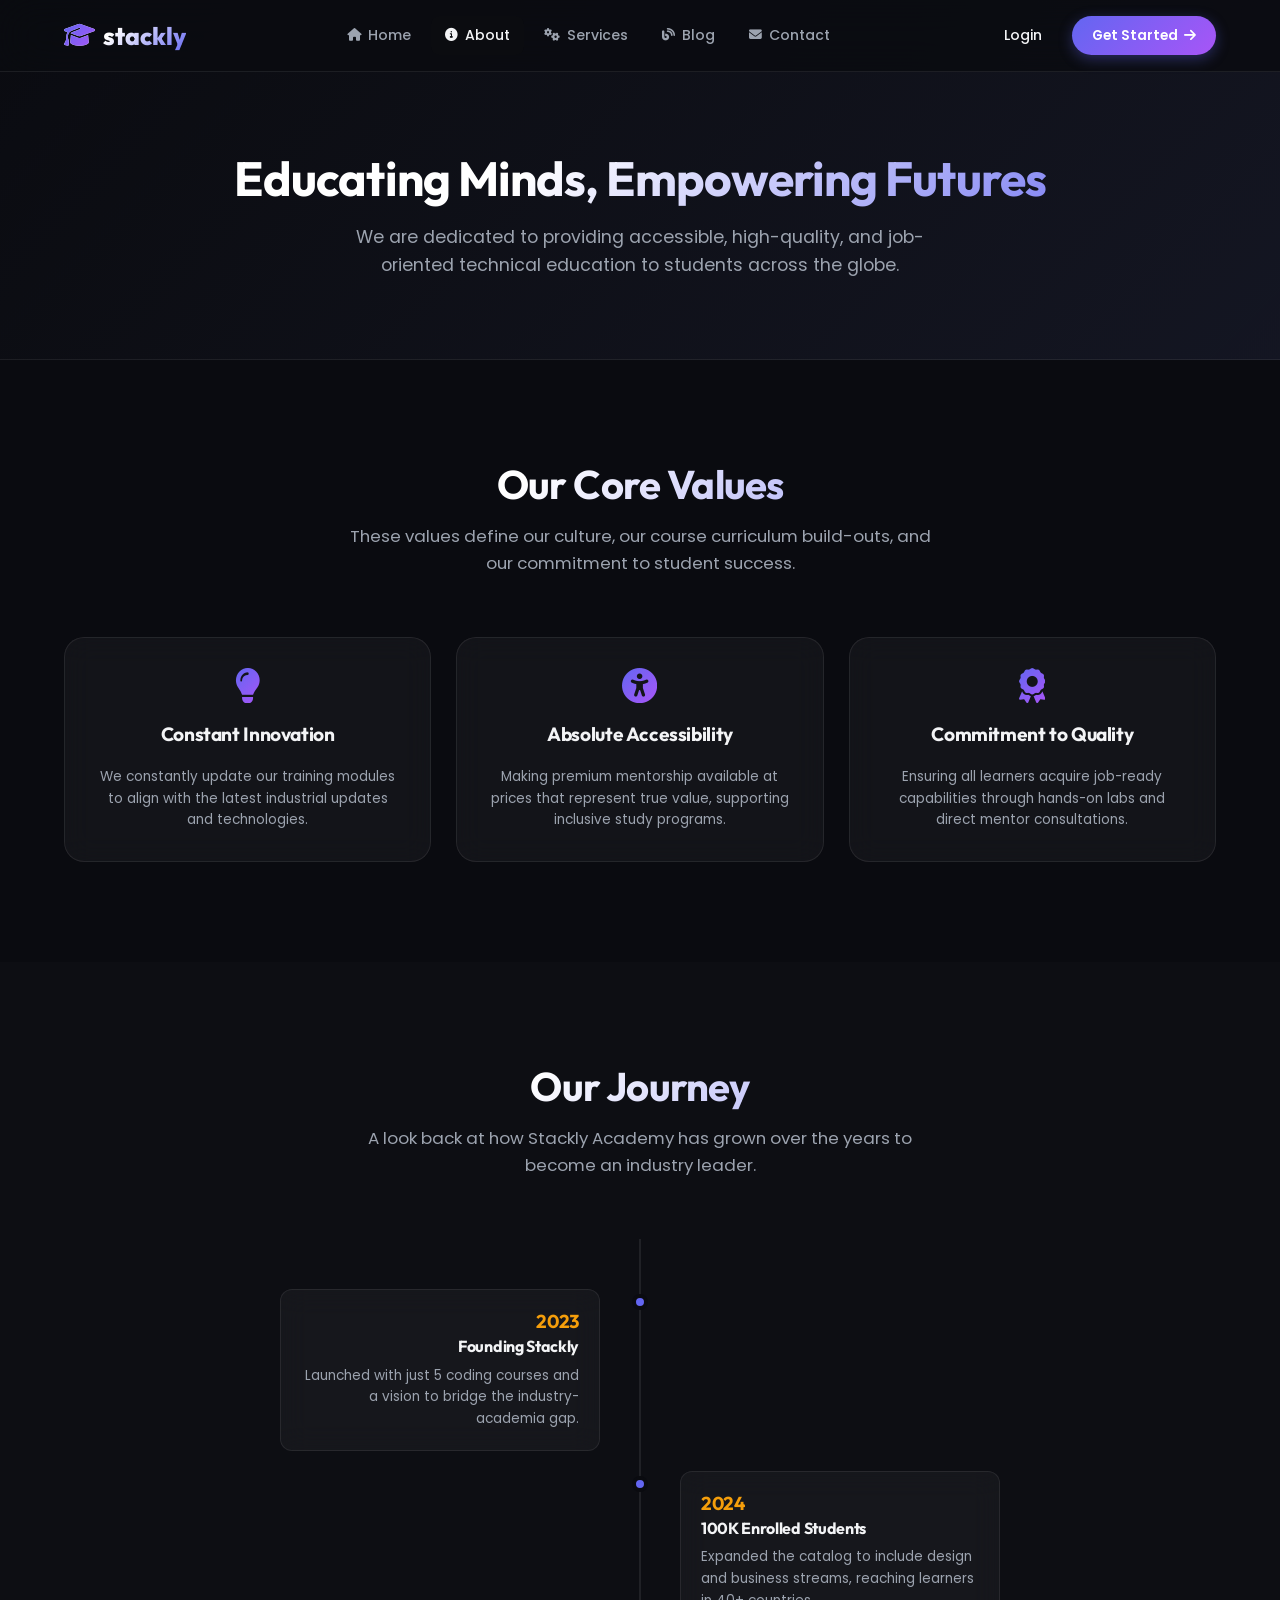
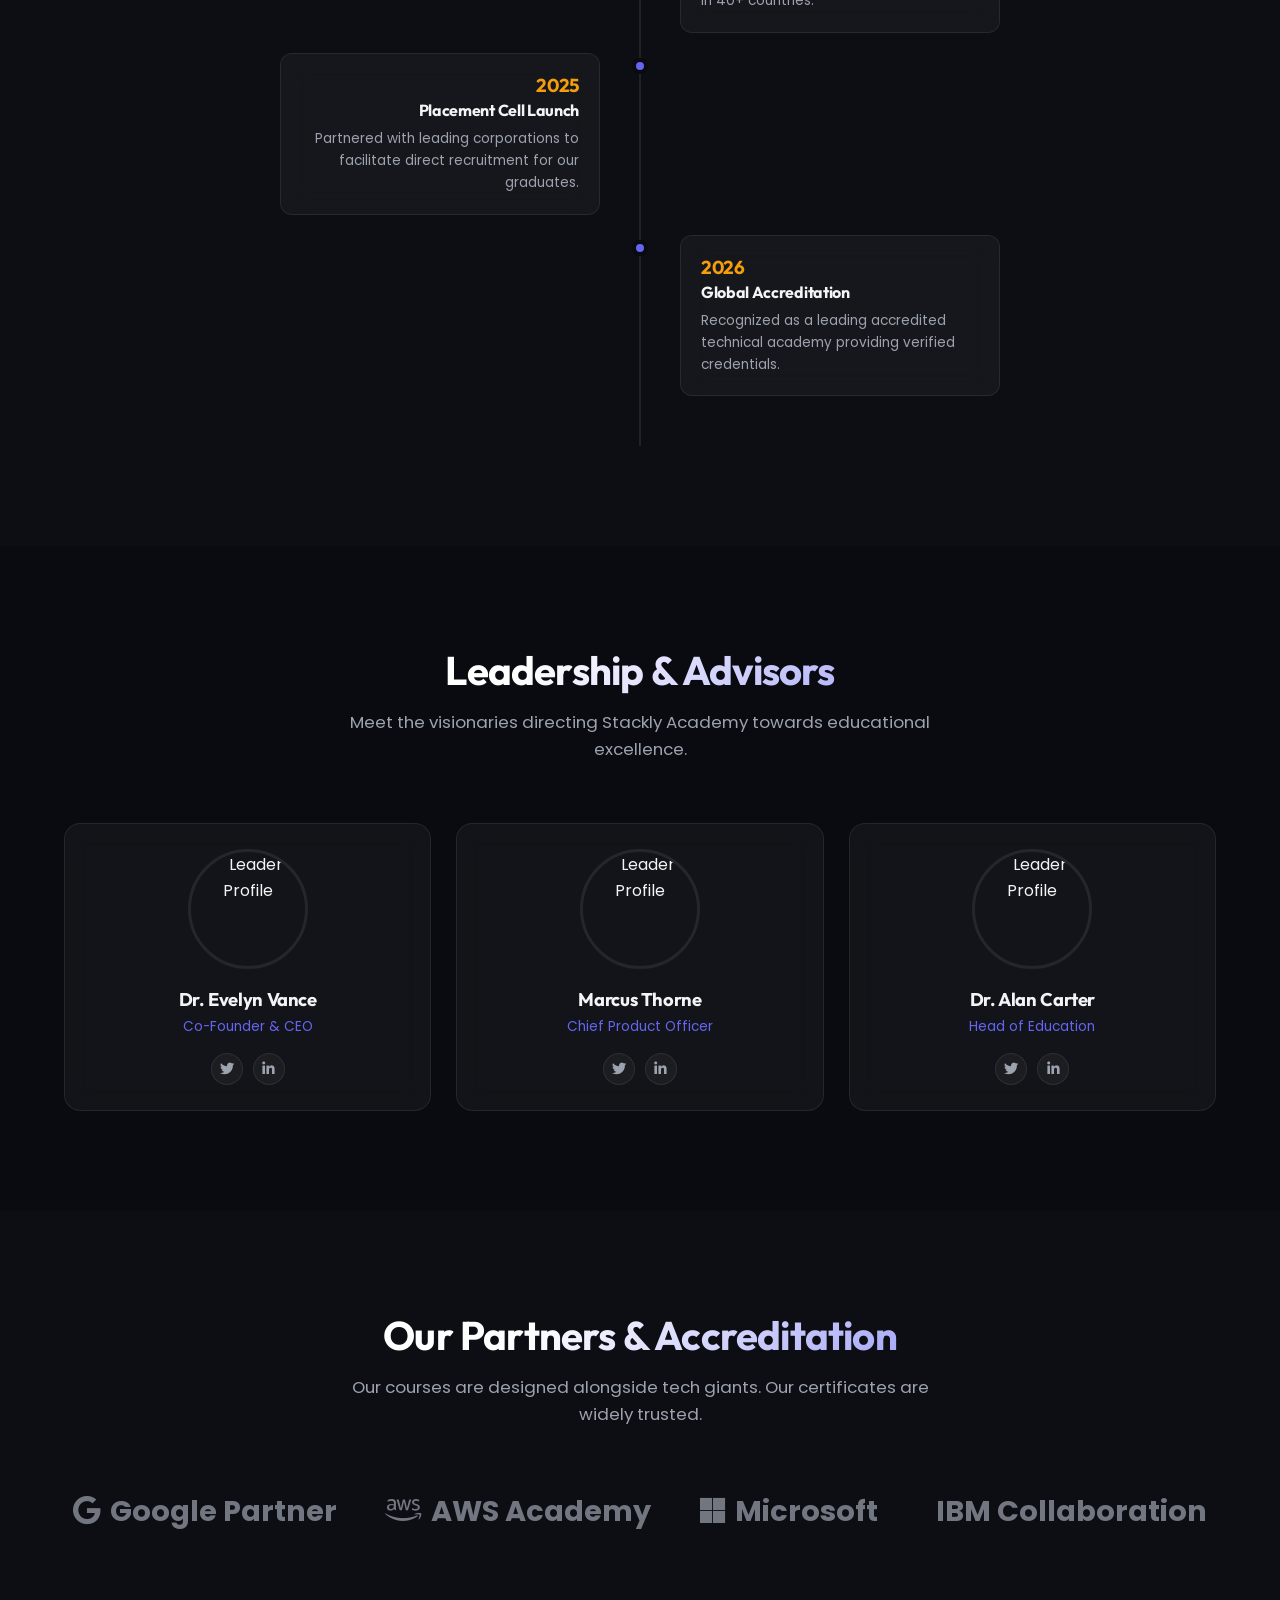
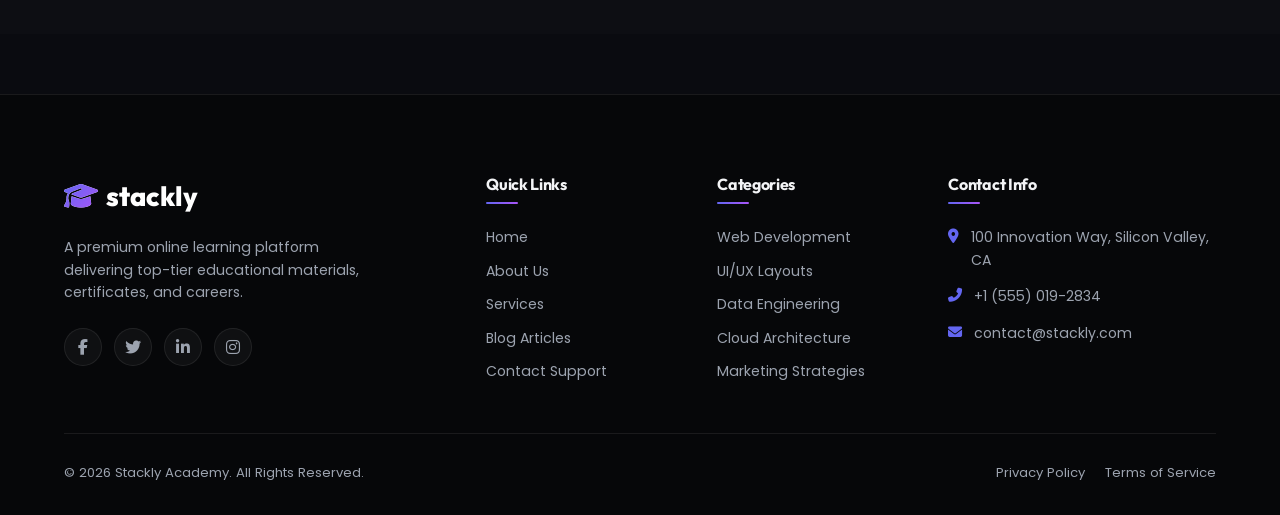
==== about.html @ f4b75791 "hi" ====
<!DOCTYPE html>
<html lang="en">
<head>
    <meta charset="UTF-8">
    <meta name="viewport" content="width=device-width, initial-scale=1.0">
    <title>About Us | Stackly Academy</title>
    <link rel="stylesheet" href="https://cdnjs.cloudflare.com/ajax/libs/font-awesome/6.5.2/css/all.min.css">
    <link rel="stylesheet" href="common.css">
    <link rel="stylesheet" href="style.css">
    <style>
        .page-hero {
            background: linear-gradient(135deg, rgba(10, 11, 16, 0.9) 0%, rgba(20, 22, 35, 0.95) 100%), url('https://images.unsplash.com/photo-1524178232363-1fb2b075b655?q=80&w=1920');
            background-size: cover;
            background-position: center;
            padding: 150px 0 80px;
            text-align: center;
            border-bottom: 1px solid var(--border-color);
        }
        .page-hero h1 {
            font-size: 3rem;
            margin-bottom: 15px;
            background: linear-gradient(135deg, #fff 40%, var(--primary) 100%);
            -webkit-background-clip: text;
            -webkit-text-fill-color: transparent;
        }
        .page-hero p {
            color: var(--text-muted);
            max-width: 600px;
            margin: 0 auto;
            font-size: 1.1rem;
        }
        .timeline {
            position: relative;
            max-width: 800px;
            margin: 0 auto;
            padding: 40px 0;
        }
        .timeline::after {
            content: '';
            position: absolute;
            width: 2px;
            background: var(--border-color);
            top: 0;
            bottom: 0;
            left: 50%;
            margin-left: -1px;
        }
        .timeline-item {
            padding: 10px 40px;
            position: relative;
            background: transparent;
            width: 50%;
        }
        .timeline-item::after {
            content: '';
            position: absolute;
            width: 16px;
            height: 16px;
            right: -8px;
            background-color: var(--primary);
            border: 4px solid var(--bg-dark);
            top: 15px;
            border-radius: 50%;
            z-index: 1;
            transition: var(--transition);
        }
        .timeline-item:hover::after {
            background-color: var(--secondary);
            transform: scale(1.2);
        }
        .left {
            left: 0;
            text-align: right;
        }
        .right {
            left: 50%;
            text-align: left;
        }
        .right::after {
            left: -8px;
        }
        .timeline-content {
            padding: 20px;
            border-radius: 12px;
        }
        .timeline-content h3 {
            color: var(--accent);
            margin-bottom: 5px;
        }
        .partner-logos {
            display: flex;
            justify-content: space-around;
            align-items: center;
            flex-wrap: wrap;
            gap: 30px;
            opacity: 0.7;
        }
        .partner-logo {
            font-size: 1.8rem;
            font-weight: 700;
            color: var(--text-muted);
            display: flex;
            align-items: center;
            gap: 10px;
        }
        @media (max-width: 768px) {
            .timeline::after {
                left: 31px;
            }
            .timeline-item {
                width: 100%;
                padding-left: 70px;
                padding-right: 25px;
                text-align: left;
            }
            .timeline-item::after {
                left: 23px;
            }
            .left {
                left: 0;
            }
            .right {
                left: 0;
            }
        }
    </style>
</head>
<body>

    <!-- Sticky Navigation Bar -->
    <nav class="navbar" id="myNavbar">
        <div class="logo" onclick="window.location.href='index.html'">
            <i class="fas fa-graduation-cap"></i> stackly
        </div>

        <button class="hamburger" aria-label="Toggle Navigation">
            <i class="fas fa-bars"></i>
        </button>

        <ul class="nav-menu">
            <li><a href="index.html" class="nav-link"><i class="fas fa-home"></i> Home</a></li>
            <li><a href="about.html" class="nav-link active"><i class="fas fa-info-circle"></i> About</a></li>
            <li><a href="services.html" class="nav-link"><i class="fas fa-cogs"></i> Services</a></li>
            <li><a href="blog.html" class="nav-link"><i class="fas fa-blog"></i> Blog</a></li>
            <li><a href="contact.html" class="nav-link"><i class="fas fa-envelope"></i> Contact</a></li>
            <div class="nav-actions-mobile">
                <a href="login.html" class="login-btn">Login</a>
                <a href="register.html" class="get-started-btn">Get Started <i class="fas fa-arrow-right"></i></a>
            </div>
        </ul>

        <div class="nav-actions">
            <a href="login.html" class="login-btn">Login</a>
            <a href="register.html" class="get-started-btn">Get Started <i class="fas fa-arrow-right"></i></a>
        </div>
    </nav>

    <!-- SECTION 1: About Hero -->
    <section class="page-hero">
        <div class="container scroll-reveal">
            <h1>Educating Minds, Empowering Futures</h1>
            <p>We are dedicated to providing accessible, high-quality, and job-oriented technical education to students across the globe.</p>
        </div>
    </section>

    <!-- SECTION 2: Core Values -->
    <section class="section-padding">
        <div class="container scroll-reveal">
            <div class="section-header">
                <h2>Our Core Values</h2>
                <p>These values define our culture, our course curriculum build-outs, and our commitment to student success.</p>
            </div>
            <div class="category-grid" style="grid-template-columns: repeat(3, 1fr);">
                <div class="category-card glass-panel">
                    <i class="fas fa-lightbulb"></i>
                    <h3>Constant Innovation</h3>
                    <p style="font-size: 0.85rem; color: var(--text-muted); margin-top: 10px;">We constantly update our training modules to align with the latest industrial updates and technologies.</p>
                </div>
                <div class="category-card glass-panel">
                    <i class="fas fa-universal-access"></i>
                    <h3>Absolute Accessibility</h3>
                    <p style="font-size: 0.85rem; color: var(--text-muted); margin-top: 10px;">Making premium mentorship available at prices that represent true value, supporting inclusive study programs.</p>
                </div>
                <div class="category-card glass-panel">
                    <i class="fas fa-award"></i>
                    <h3>Commitment to Quality</h3>
                    <p style="font-size: 0.85rem; color: var(--text-muted); margin-top: 10px;">Ensuring all learners acquire job-ready capabilities through hands-on labs and direct mentor consultations.</p>
                </div>
            </div>
        </div>
    </section>

    <!-- SECTION 3: Timeline Journey -->
    <section class="section-padding" style="background: rgba(255, 255, 255, 0.01);">
        <div class="container scroll-reveal">
            <div class="section-header">
                <h2>Our Journey</h2>
                <p>A look back at how Stackly Academy has grown over the years to become an industry leader.</p>
            </div>
            <div class="timeline">
                <div class="timeline-item left">
                    <div class="timeline-content glass-panel">
                        <h3>2023</h3>
                        <h4>Founding Stackly</h4>
                        <p style="font-size: 0.85rem; color: var(--text-muted); margin-top: 8px;">Launched with just 5 coding courses and a vision to bridge the industry-academia gap.</p>
                    </div>
                </div>
                <div class="timeline-item right">
                    <div class="timeline-content glass-panel">
                        <h3>2024</h3>
                        <h4>100K Enrolled Students</h4>
                        <p style="font-size: 0.85rem; color: var(--text-muted); margin-top: 8px;">Expanded the catalog to include design and business streams, reaching learners in 40+ countries.</p>
                    </div>
                </div>
                <div class="timeline-item left">
                    <div class="timeline-content glass-panel">
                        <h3>2025</h3>
                        <h4>Placement Cell Launch</h4>
                        <p style="font-size: 0.85rem; color: var(--text-muted); margin-top: 8px;">Partnered with leading corporations to facilitate direct recruitment for our graduates.</p>
                    </div>
                </div>
                <div class="timeline-item right">
                    <div class="timeline-content glass-panel">
                        <h3>2026</h3>
                        <h4>Global Accreditation</h4>
                        <p style="font-size: 0.85rem; color: var(--text-muted); margin-top: 8px;">Recognized as a leading accredited technical academy providing verified credentials.</p>
                    </div>
                </div>
            </div>
        </div>
    </section>

    <!-- SECTION 4: Leadership Team -->
    <section class="section-padding">
        <div class="container scroll-reveal">
            <div class="section-header">
                <h2>Leadership & Advisors</h2>
                <p>Meet the visionaries directing Stackly Academy towards educational excellence.</p>
            </div>
            <div class="mentors-grid" style="grid-template-columns: repeat(3, 1fr);">
                <!-- Leader 1 -->
                <div class="mentor-card glass-panel">
                    <img src="https://images.unsplash.com/photo-1551836022-d5d88e9218df?q=80&w=300" class="mentor-img" alt="Leader Profile">
                    <h3>Dr. Evelyn Vance</h3>
                    <p>Co-Founder & CEO</p>
                    <div class="social-icons">
                        <a href="404.html" class="social-icon"><i class="fab fa-twitter"></i></a>
                        <a href="404.html" class="social-icon"><i class="fab fa-linkedin-in"></i></a>
                    </div>
                </div>

                <!-- Leader 2 -->
                <div class="mentor-card glass-panel">
                    <img src="https://images.unsplash.com/photo-1566492031773-4f4e44671857?q=80&w=300" class="mentor-img" alt="Leader Profile">
                    <h3>Marcus Thorne</h3>
                    <p>Chief Product Officer</p>
                    <div class="social-icons">
                        <a href="404.html" class="social-icon"><i class="fab fa-twitter"></i></a>
                        <a href="404.html" class="social-icon"><i class="fab fa-linkedin-in"></i></a>
                    </div>
                </div>

                <!-- Leader 3 -->
                <div class="mentor-card glass-panel">
                    <img src="https://images.unsplash.com/photo-1573496359142-b8d87734a5a2?q=80&w=300" class="mentor-img" alt="Leader Profile">
                    <h3>Dr. Alan Carter</h3>
                    <p>Head of Education</p>
                    <div class="social-icons">
                        <a href="404.html" class="social-icon"><i class="fab fa-twitter"></i></a>
                        <a href="404.html" class="social-icon"><i class="fab fa-linkedin-in"></i></a>
                    </div>
                </div>
            </div>
        </div>
    </section>

    <!-- SECTION 5: Accreditations & Partners -->
    <section class="section-padding" style="background: rgba(255, 255, 255, 0.01);">
        <div class="container scroll-reveal">
            <div class="section-header">
                <h2>Our Partners & Accreditation</h2>
                <p>Our courses are designed alongside tech giants. Our certificates are widely trusted.</p>
            </div>
            <div class="partner-logos">
                <div class="partner-logo"><i class="fab fa-google"></i> Google Partner</div>
                <div class="partner-logo"><i class="fab fa-aws"></i> AWS Academy</div>
                <div class="partner-logo"><i class="fab fa-microsoft"></i> Microsoft</div>
                <div class="partner-logo"><i class="fab fa-ibm"></i> IBM Collaboration</div>
            </div>
        </div>
    </section>

    <!-- Footer Section -->
    <footer>
        <div class="container">
            <div class="footer-grid">
                <div class="footer-about">
                    <div class="footer-logo">
                        <i class="fas fa-graduation-cap"></i> stackly
                    </div>
                    <p>A premium online learning platform delivering top-tier educational materials, certificates, and careers.</p>
                    <div class="social-icons">
                        <a href="404.html" class="social-icon"><i class="fab fa-facebook-f"></i></a>
                        <a href="404.html" class="social-icon"><i class="fab fa-twitter"></i></a>
                        <a href="404.html" class="social-icon"><i class="fab fa-linkedin-in"></i></a>
                        <a href="404.html" class="social-icon"><i class="fab fa-instagram"></i></a>
                    </div>
                </div>

                <div class="footer-links">
                    <h4>Quick Links</h4>
                    <ul>
                        <li><a href="index.html">Home</a></li>
                        <li><a href="about.html">About Us</a></li>
                        <li><a href="services.html">Services</a></li>
                        <li><a href="blog.html">Blog Articles</a></li>
                        <li><a href="contact.html">Contact Support</a></li>
                    </ul>
                </div>

                <div class="footer-links">
                    <h4>Categories</h4>
                    <ul>
                        <li><a href="404.html">Web Development</a></li>
                        <li><a href="404.html">UI/UX Layouts</a></li>
                        <li><a href="404.html">Data Engineering</a></li>
                        <li><a href="404.html">Cloud Architecture</a></li>
                        <li><a href="404.html">Marketing Strategies</a></li>
                    </ul>
                </div>

                <div class="footer-contact">
                    <h4>Contact Info</h4>
                    <ul>
                        <li><i class="fas fa-map-marker-alt"></i> 100 Innovation Way, Silicon Valley, CA</li>
                        <li><i class="fas fa-phone-alt"></i> +1 (555) 019-2834</li>
                        <li><i class="fas fa-envelope"></i> contact@stackly.com</li>
                    </ul>
                </div>
            </div>

            <div class="footer-bottom">
                <p>&copy; 2026 Stackly Academy. All Rights Reserved.</p>
                <div class="footer-bottom-links">
                    <a href="404.html">Privacy Policy</a>
                    <a href="404.html">Terms of Service</a>
                </div>
            </div>
        </div>
    </footer>

    <script src="script.js"></script>
</body>
</html>
---- common.css ----
/* ============================================================
   common.css - Global Design System | Stackly Academy
   ============================================================ */

@import url('https://fonts.googleapis.com/css2?family=Outfit:wght@300;400;500;600;700;800&family=Poppins:wght@300;400;500;600;700&display=swap');

/* ---- CSS Variables ---- */
:root {
    --primary:        #6366f1;
    --primary-glow:   rgba(99, 102, 241, 0.35);
    --secondary:      #a855f7;
    --secondary-glow: rgba(168, 85, 247, 0.35);
    --accent:         #f59e0b;
    --bg-dark:        #0a0b10;
    --bg-card:        rgba(255, 255, 255, 0.04);
    --bg-card-hover:  rgba(255, 255, 255, 0.07);
    --border-color:   rgba(255, 255, 255, 0.08);
    --border-hover:   rgba(255, 255, 255, 0.2);
    --text-light:     #f3f4f6;
    --text-muted:     #9ca3af;
    --success:        #10b981;
    --error:          #ef4444;
    --nav-height:     72px;
    --transition:     all 0.35s cubic-bezier(0.4, 0, 0.2, 1);
}

/* ---- Reset ---- */
*, *::before, *::after {
    margin: 0;
    padding: 0;
    box-sizing: border-box;
}

html { scroll-behavior: smooth; }

body {
    background-color: var(--bg-dark);
    color: var(--text-light);
    font-family: 'Poppins', sans-serif;
    line-height: 1.6;
    overflow-x: hidden;
}

h1, h2, h3, h4, h5, h6 {
    font-family: 'Outfit', sans-serif;
    font-weight: 700;
    letter-spacing: -0.02em;
    line-height: 1.2;
}

a {
    text-decoration: none;
    color: inherit;
    transition: var(--transition);
}

img { max-width: 100%; display: block; }

button { font-family: 'Poppins', sans-serif; }

/* ---- Scrollbar ---- */
::-webkit-scrollbar { width: 6px; }
::-webkit-scrollbar-track { background: var(--bg-dark); }
::-webkit-scrollbar-thumb {
    background: rgba(255,255,255,0.1);
    border-radius: 3px;
}
::-webkit-scrollbar-thumb:hover { background: var(--primary); }

/* ---- Container ---- */
.container {
    width: 100%;
    max-width: 1200px;
    margin: 0 auto;
    padding: 0 24px;
}

/* ---- Glassmorphism ---- */
.glass-panel {
    background: var(--bg-card);
    backdrop-filter: blur(14px);
    -webkit-backdrop-filter: blur(14px);
    border: 1px solid var(--border-color);
    border-radius: 16px;
    transition: var(--transition);
}
.glass-panel:hover {
    border-color: var(--border-hover);
    background: var(--bg-card-hover);
}

/* ---- Buttons ---- */
.btn-gradient {
    display: inline-flex;
    align-items: center;
    justify-content: center;
    gap: 8px;
    background: linear-gradient(135deg, var(--primary), var(--secondary));
    color: #fff;
    padding: 12px 28px;
    border-radius: 50px;
    font-weight: 600;
    font-size: 0.92rem;
    border: none;
    cursor: pointer;
    position: relative;
    overflow: hidden;
    box-shadow: 0 4px 20px var(--primary-glow);
    transition: var(--transition);
    white-space: nowrap;
}
.btn-gradient:hover {
    transform: translateY(-2px);
    box-shadow: 0 8px 28px var(--secondary-glow);
    filter: brightness(1.1);
}
.btn-gradient.full-width { width: 100%; }

.btn-secondary {
    display: inline-flex;
    align-items: center;
    justify-content: center;
    gap: 8px;
    background: rgba(255,255,255,0.05);
    border: 1px solid var(--border-color);
    color: var(--text-light);
    padding: 12px 28px;
    border-radius: 50px;
    font-weight: 500;
    font-size: 0.92rem;
    cursor: pointer;
    transition: var(--transition);
    white-space: nowrap;
}
.btn-secondary:hover {
    background: rgba(255,255,255,0.1);
    border-color: rgba(255,255,255,0.25);
    transform: translateY(-2px);
}
.btn-secondary.full-width { width: 100%; }

/* ---- Forms & Inputs ---- */
.input-wrapper { margin-bottom: 18px; position: relative; }

.input-group {
    background: rgba(255,255,255,0.05);
    border: 1px solid var(--border-color);
    border-radius: 12px;
    display: flex;
    align-items: center;
    padding: 14px 18px;
    gap: 12px;
    transition: var(--transition);
}
.input-group:focus-within {
    border-color: var(--primary);
    background: rgba(255,255,255,0.08);
    box-shadow: 0 0 0 3px var(--primary-glow);
}
.input-group i {
    color: var(--primary);
    font-size: 1rem;
    flex-shrink: 0;
}
.input-group input,
.input-group select,
.input-group textarea {
    background: none;
    border: none;
    color: var(--text-light);
    font-size: 0.9rem;
    font-family: 'Poppins', sans-serif;
    width: 100%;
    outline: none;
    min-width: 0;
}
.input-group select option { background: #12141f; color: var(--text-light); }
.input-group input::placeholder { color: var(--text-muted); }

.toggle-password {
    background: none;
    border: none;
    color: var(--text-muted);
    cursor: pointer;
    font-size: 1rem;
    display: flex;
    align-items: center;
    flex-shrink: 0;
    transition: color 0.2s;
}
.toggle-password:hover { color: var(--primary); }

.error-text {
    color: var(--error);
    font-size: 0.72rem;
    margin-top: 5px;
    display: none;
    padding-left: 4px;
}
.error-border {
    border-color: var(--error) !important;
    box-shadow: 0 0 0 3px rgba(239,68,68,0.2) !important;
}

/* ============================================================
   NAVBAR
   ============================================================ */
.navbar {
    position: fixed;
    top: 0;
    left: 0;
    width: 100%;
    height: var(--nav-height);
    z-index: 1000;
    display: flex;
    align-items: center;
    justify-content: space-between;
    padding: 0 5%;
    background: rgba(10,11,16,0.82);
    backdrop-filter: blur(22px);
    -webkit-backdrop-filter: blur(22px);
    border-bottom: 1px solid var(--border-color);
    transition: var(--transition);
}
.navbar.scrolled {
    background: rgba(28, 30, 36, 0.96);
    box-shadow: 0 8px 32px rgba(0,0,0,0.4);
}

/* Logo */
.navbar .logo {
    display: flex;
    align-items: center;
    gap: 8px;
    font-family: 'Outfit', sans-serif;
    font-weight: 800;
    font-size: 1.55rem;
    background: linear-gradient(135deg, #fff 40%, var(--primary));
    -webkit-background-clip: text;
    -webkit-text-fill-color: transparent;
    cursor: pointer;
    flex-shrink: 0;
    z-index: 1200;
}
.navbar .logo i {
    background: linear-gradient(135deg, var(--primary), var(--secondary));
    -webkit-background-clip: text;
    -webkit-text-fill-color: transparent;
}

/* Desktop nav menu */
.nav-menu {
    display: flex;
    list-style: none;
    align-items: center;
    gap: 6px;
}

.nav-link {
    display: flex;
    align-items: center;
    gap: 7px;
    font-size: 0.88rem;
    font-weight: 500;
    color: var(--text-muted);
    padding: 8px 14px;
    border-radius: 8px;
    position: relative;
    transition: var(--transition);
}
.nav-link i { font-size: 0.8rem; }
.nav-link:hover, .nav-link.active { color: var(--text-light); background: rgba(23, 23, 23, 0.05); }

/* Mobile actions inside menu — hidden on desktop */
.nav-actions-mobile { display: none; }

/* Desktop right-side actions */
.nav-actions {
    display: flex;
    align-items: center;
    gap: 16px;
    flex-shrink: 0;
}
.login-btn {
    font-size: 0.88rem;
    font-weight: 500;
    color: var(--text-light);
    cursor: pointer;
    padding: 8px 14px;
    border-radius: 8px;
    transition: var(--transition);
}
.login-btn:hover { color: var(--primary); background: rgba(99,102,241,0.08); }

.get-started-btn {
    background: linear-gradient(135deg, var(--primary), var(--secondary));
    color: #fff;
    padding: 9px 20px;
    border-radius: 50px;
    font-weight: 600;
    font-size: 0.85rem;
    box-shadow: 0 4px 14px var(--primary-glow);
    display: flex;
    align-items: center;
    gap: 6px;
    flex-shrink: 0;
}
.get-started-btn:hover {
    transform: translateY(-2px);
    box-shadow: 0 6px 20px var(--secondary-glow);
}

/* Hamburger — hidden on desktop */
.hamburger {
    display: none;
    flex-direction: column;
    justify-content: center;
    align-items: center;
    gap: 5px;
    width: 42px;
    height: 42px;
    background: rgba(207, 196, 196, 0.05);
    border: 1px solid var(--border-color);
    border-radius: 10px;
    cursor: pointer;
    transition: var(--transition);
    flex-shrink: 0;
    z-index: 1200;
}
.hamburger:hover { background: rgba(99,102,241,0.12); border-color: var(--primary); }
.hamburger span {
    display: block;
    width: 20px;
    height: 2px;
    background: var(--text-light);
    border-radius: 2px;
    transition: var(--transition);
}
.hamburger.open span:nth-child(1) { transform: translateY(7px) rotate(45deg); }
.hamburger.open span:nth-child(2) { opacity: 0; transform: scaleX(0); }
.hamburger.open span:nth-child(3) { transform: translateY(-7px) rotate(-45deg); }

/* Mobile menu overlay */
.nav-overlay {
    display: none;
    position: fixed;
    inset: 0;
    background: rgba(0,0,0,0.65);
    z-index: 1010;
    opacity: 0;
    transition: opacity 0.35s ease;
}
.nav-overlay.show { display: block; opacity: 1; }

/* ============================================================
   FOOTER
   ============================================================ */
footer {
    background: #060709;
    border-top: 1px solid var(--border-color);
    padding: 80px 0 32px;
    margin-top: 60px;
}

.footer-grid {
    display: grid;
    grid-template-columns: 2fr 1fr 1fr 1.4fr;
    gap: 40px;
    margin-bottom: 50px;
}

.footer-logo {
    display: flex;
    align-items: center;
    gap: 8px;
    font-family: 'Outfit', sans-serif;
    font-weight: 800;
    font-size: 1.7rem;
    background: linear-gradient(135deg, #fff 40%, var(--primary));
    -webkit-background-clip: text;
    -webkit-text-fill-color: transparent;
    margin-bottom: 18px;
}
.footer-logo i {
    background: linear-gradient(135deg, var(--primary), var(--secondary));
    -webkit-background-clip: text;
    -webkit-text-fill-color: transparent;
}
.footer-about p { color: var(--text-muted); font-size: 0.88rem; margin-bottom: 24px; max-width: 300px; }

.social-icons { display: flex; gap: 12px; flex-wrap: wrap; }
.social-icon {
    width: 38px;
    height: 38px;
    border-radius: 50%;
    background: rgba(255,255,255,0.04);
    border: 1px solid var(--border-color);
    display: flex;
    align-items: center;
    justify-content: center;
    color: var(--text-muted);
    font-size: 1rem;
    transition: var(--transition);
    flex-shrink: 0;
}
.social-icon:hover {
    background: linear-gradient(135deg, var(--primary), var(--secondary));
    color: #fff;
    border-color: transparent;
    transform: translateY(-3px);
    box-shadow: 0 6px 16px var(--primary-glow);
}

.footer-links h4, .footer-contact h4 {
    font-size: 1rem;
    margin-bottom: 22px;
    padding-bottom: 10px;
    position: relative;
}
.footer-links h4::after, .footer-contact h4::after {
    content: '';
    position: absolute;
    bottom: 0;
    left: 0;
    width: 32px;
    height: 2px;
    background: linear-gradient(90deg, var(--primary), var(--secondary));
    border-radius: 2px;
}
.footer-links ul { list-style: none; display: flex; flex-direction: column; gap: 11px; }
.footer-links ul a { color: var(--text-muted); font-size: 0.88rem; transition: var(--transition); display: flex; align-items: center; gap: 6px; }
.footer-links ul a:hover { color: var(--primary); padding-left: 6px; }

.footer-contact ul { list-style: none; display: flex; flex-direction: column; gap: 14px; }
.footer-contact li { display: flex; align-items: flex-start; gap: 12px; color: var(--text-muted); font-size: 0.88rem; }
.footer-contact li i { color: var(--primary); margin-top: 3px; flex-shrink: 0; }

.footer-bottom {
    border-top: 1px solid var(--border-color);
    padding-top: 28px;
    display: flex;
    justify-content: space-between;
    align-items: center;
    color: var(--text-muted);
    font-size: 0.82rem;
    gap: 16px;
    flex-wrap: wrap;
}
.footer-bottom-links { display: flex; gap: 20px; flex-wrap: wrap; }
.footer-bottom-links a { color: var(--text-muted); transition: var(--transition); }
.footer-bottom-links a:hover { color: var(--primary); }

/* ============================================================
   ANIMATIONS & SCROLL REVEAL
   ============================================================ */
@keyframes float {
    0%, 100% { transform: translateY(0); }
    50%       { transform: translateY(-10px); }
}
@keyframes fadeIn {
    from { opacity: 0; }
    to   { opacity: 1; }
}
@keyframes slideUp {
    from { opacity: 0; transform: translateY(30px); }
    to   { opacity: 1; transform: translateY(0); }
}
@keyframes pulse-ring {
    0%   { transform: scale(0.9); opacity: 1; }
    100% { transform: scale(1.6); opacity: 0; }
}

.scroll-reveal {
    opacity: 0;
    transform: translateY(32px);
    transition: opacity 0.75s ease, transform 0.75s ease;
}
.scroll-reveal.active { opacity: 1; transform: translateY(0); }

/* ============================================================
   RESPONSIVE — TABLET  (≤ 1024px)
   ============================================================ */
@media (max-width: 1024px) {
    .footer-grid { grid-template-columns: 1fr 1fr; gap: 32px; }
}

/* ============================================================
   RESPONSIVE — MOBILE  (≤ 768px)
   ============================================================ */
@media (max-width: 768px) {
    :root { --nav-height: 64px; }

    /* --- Navbar --- */
    .navbar { padding: 0 20px; }
    .navbar .logo { font-size: 1.35rem; }

    /* Show hamburger */
    .hamburger { display: flex; }

    /* Hide desktop right actions */
    .nav-actions { display: none; }

    /* Slide-in drawer */
    .nav-menu {
        position: fixed;
        top: 0;
        left: -100%;
        width: min(320px, 85vw);
        height: 100vh;
        background: #0e0f17;
        border-right: 1px solid var(--border-color);
        flex-direction: column;
        align-items: stretch;
        padding: calc(var(--nav-height) + 24px) 28px 40px;
        gap: 4px;
        z-index: 1050;
        overflow-y: auto;
        transition: left 0.38s cubic-bezier(0.4, 0, 0.2, 1);
        list-style: none;
    }
    .nav-menu.active { left: 0; }

    /* Nav links in drawer */
    .nav-menu li { width: 100%; }
    .nav-link {
        width: 100%;
        padding: 13px 16px;
        border-radius: 10px;
        font-size: 1rem;
        border-bottom: none;
    }

    /* Mobile login/get-started at bottom of drawer */
    .nav-actions-mobile {
        display: flex;
        flex-direction: column;
        gap: 12px;
        margin-top: 24px;
        padding-top: 24px;
        border-top: 1px solid var(--border-color);
        width: 100%;
    }
    .nav-actions-mobile .login-btn {
        display: flex;
        justify-content: center;
        width: 100%;
        padding: 13px;
        border: 1px solid var(--border-color);
        border-radius: 50px;
        font-size: 0.95rem;
        font-weight: 500;
        text-align: center;
        color: var(--text-light);
    }
    .nav-actions-mobile .get-started-btn {
        width: 100%;
        justify-content: center;
        padding: 13px;
        font-size: 0.95rem;
        border-radius: 50px;
    }

    /* --- Footer --- */
    .footer-grid { grid-template-columns: 1fr; gap: 32px; }
    .footer-about p { max-width: 100%; }
    .footer-bottom { flex-direction: column; align-items: center; text-align: center; }
    .footer-bottom-links { justify-content: center; }

    /* --- Container padding --- */
    .container { padding: 0 16px; }
}

/* ============================================================
   RESPONSIVE — SMALL MOBILE  (≤ 480px)
   ============================================================ */
@media (max-width: 480px) {
    .navbar .logo { font-size: 1.2rem; }
    .navbar { padding: 0 14px; }
    .container { padding: 0 12px; }
}
---- style.css ----
/* style.css - Home Page Styles */

/* Hero Section */
.hero-section {
    position: relative;
    height: 100vh;
    min-height: 700px;
    display: flex;
    align-items: center;
    overflow: hidden;
    padding-top: 80px;
}

.bg-slider {
    position: absolute;
    top: 0;
    left: 0;
    width: 100%;
    height: 100%;
    z-index: 1;
}

.slide {
    position: absolute;
    top: 0;
    left: 0;
    width: 100%;
    height: 100%;
    background-size: cover;
    background-position: center;
    opacity: 0;
    transition: opacity 1.5s ease-in-out;
}

/* Three beautiful high-quality course/learning related stock images */
.slide-1 {
    background-image: linear-gradient(rgba(10, 11, 16, 0.6), rgba(10, 11, 16, 0.8)), url('https://images.unsplash.com/photo-1516321318423-f06f85e504b3?q=80&w=1920');
}
.slide-2 {
    background-image: linear-gradient(rgba(10, 11, 16, 0.6), rgba(10, 11, 16, 0.8)), url('https://images.unsplash.com/photo-1522202176988-66273c2fd55f?q=80&w=1920');
}
.slide-3 {
    background-image: linear-gradient(rgba(10, 11, 16, 0.6), rgba(10, 11, 16, 0.8)), url('https://images.unsplash.com/photo-1524178232363-1fb2b075b655?q=80&w=1920');
}

.slide.active {
    opacity: 1;
}

.hero-overlay {
    position: absolute;
    top: 0;
    left: 0;
    width: 100%;
    height: 100%;
    background: radial-gradient(circle at 70% 30%, rgba(99, 102, 241, 0.15) 0%, transparent 60%);
    z-index: 2;
}

.hero-container {
    width: 100%;
    max-width: 1200px;
    margin: 0 auto;
    padding: 0 24px;
    display: grid;
    grid-template-columns: 1.2fr 0.8fr;
    gap: 40px;
    align-items: center;
    position: relative;
    z-index: 3;
}

.hero-content {
    color: var(--text-light);
}

.hero-content h1 {
    font-size: 3.8rem;
    line-height: 1.15;
    margin-bottom: 20px;
    background: linear-gradient(135deg, #ffffff 40%, #c7d2fe 70%, var(--primary) 100%);
    -webkit-background-clip: text;
    -webkit-text-fill-color: transparent;
}

.floating-book {
    display: inline-block;
    animation: float 3s ease-in-out infinite;
    color: var(--secondary);
    font-size: 2.8rem;
    margin-left: 10px;
}

.hero-content p {
    font-size: 1.1rem;
    color: var(--text-muted);
    margin-bottom: 35px;
    max-width: 550px;
}

.hero-stats {
    display: flex;
    gap: 40px;
    margin-top: 50px;
    border-top: 1px solid rgba(255, 255, 255, 0.1);
    padding-top: 30px;
}

.stat-item h3 {
    font-size: 2rem;
    color: #fff;
    background: linear-gradient(135deg, var(--primary), var(--secondary));
    -webkit-background-clip: text;
    -webkit-text-fill-color: transparent;
    margin-bottom: 5px;
}

.stat-item span {
    font-size: 0.85rem;
    color: var(--text-muted);
    text-transform: uppercase;
    letter-spacing: 0.1em;
}

/* Glass Course Lookup Card */
.glass-course-card {
    background: rgba(255, 255, 255, 0.03);
    backdrop-filter: blur(20px);
    -webkit-backdrop-filter: blur(20px);
    border: 1px solid rgba(255, 255, 255, 0.08);
    border-radius: 24px;
    padding: 35px;
    box-shadow: 0 20px 50px rgba(0, 0, 0, 0.3);
}

.glass-course-card h3 {
    font-size: 1.5rem;
    margin-bottom: 25px;
    background: linear-gradient(90deg, #fff, var(--secondary));
    -webkit-background-clip: text;
    -webkit-text-fill-color: transparent;
}

/* Form input styles moved to common.css */

/* Category Grid Section */
.section-padding {
    padding: 100px 0;
}

.section-header {
    text-align: center;
    margin-bottom: 60px;
}

.section-header h2 {
    font-size: 2.5rem;
    margin-bottom: 15px;
    background: linear-gradient(135deg, #fff 40%, var(--primary) 100%);
    -webkit-background-clip: text;
    -webkit-text-fill-color: transparent;
}

.section-header p {
    color: var(--text-muted);
    font-size: 1.05rem;
    max-width: 600px;
    margin: 0 auto;
}

.category-grid {
    display: grid;
    grid-template-columns: repeat(4, 1fr);
    gap: 25px;
}

.category-card {
    padding: 30px;
    text-align: center;
    display: flex;
    flex-direction: column;
    align-items: center;
    border-radius: 20px;
}

.category-card i {
    font-size: 2.2rem;
    background: linear-gradient(135deg, var(--primary), var(--secondary));
    -webkit-background-clip: text;
    -webkit-text-fill-color: transparent;
    margin-bottom: 20px;
    transition: transform 0.4s ease;
}

.category-card:hover i {
    transform: scale(1.15) rotate(5deg);
}

.category-card h3 {
    font-size: 1.2rem;
    margin-bottom: 10px;
}

.category-card span {
    font-size: 0.85rem;
    color: var(--text-muted);
}

/* Featured Courses */
.courses-grid {
    display: grid;
    grid-template-columns: repeat(3, 1fr);
    gap: 30px;
}

.course-card {
    border-radius: 20px;
    overflow: hidden;
    display: flex;
    flex-direction: column;
    height: 100%;
}

.course-img {
    height: 200px;
    background-size: cover;
    background-position: center;
    position: relative;
}

.course-badge {
    position: absolute;
    top: 15px;
    left: 15px;
    background: linear-gradient(135deg, var(--primary), var(--secondary));
    color: #fff;
    padding: 5px 12px;
    border-radius: 20px;
    font-size: 0.75rem;
    font-weight: 600;
}

.course-body {
    padding: 25px;
    flex-grow: 1;
    display: flex;
    flex-direction: column;
}

.course-meta {
    display: flex;
    justify-content: space-between;
    font-size: 0.8rem;
    color: var(--text-muted);
    margin-bottom: 15px;
}

.course-meta span i {
    color: var(--primary);
    margin-right: 5px;
}

.course-body h3 {
    font-size: 1.25rem;
    margin-bottom: 15px;
    color: #fff;
    line-height: 1.35;
}

.course-instructor {
    display: flex;
    align-items: center;
    gap: 10px;
    margin-bottom: 20px;
}

.course-instructor img {
    width: 30px;
    height: 30px;
    border-radius: 50%;
    object-fit: cover;
}

.course-instructor span {
    font-size: 0.85rem;
    color: var(--text-muted);
}

.course-footer {
    display: flex;
    justify-content: space-between;
    align-items: center;
    margin-top: auto;
    padding-top: 20px;
    border-top: 1px solid var(--border-color);
}

.course-price {
    font-size: 1.3rem;
    font-weight: 700;
    color: var(--accent);
}

.course-rating {
    display: flex;
    align-items: center;
    gap: 5px;
    font-size: 0.85rem;
    font-weight: 600;
}

.course-rating i {
    color: var(--accent);
}

/* Why Choose Us Section */
.why-container {
    display: grid;
    grid-template-columns: 1fr 1fr;
    gap: 50px;
    align-items: center;
}

.why-image-wrapper {
    position: relative;
}

.why-image {
    width: 100%;
    border-radius: 24px;
    box-shadow: 0 20px 40px rgba(0, 0, 0, 0.4);
    border: 1px solid var(--border-color);
}

.why-floating-card {
    position: absolute;
    bottom: -30px;
    right: -30px;
    padding: 25px;
    display: flex;
    align-items: center;
    gap: 15px;
    box-shadow: 0 15px 30px rgba(0,0,0,0.3);
    animation: float 4s ease-in-out infinite;
}

.why-floating-card i {
    font-size: 2rem;
    color: var(--accent);
}

.why-floating-card h4 {
    font-size: 1.1rem;
    margin-bottom: 2px;
}

.why-floating-card p {
    font-size: 0.8rem;
    color: var(--text-muted);
}

.why-content h2 {
    font-size: 2.6rem;
    margin-bottom: 20px;
    background: linear-gradient(135deg, #fff, var(--primary));
    -webkit-background-clip: text;
    -webkit-text-fill-color: transparent;
}

.why-content p {
    color: var(--text-muted);
    margin-bottom: 30px;
}

.why-features {
    display: flex;
    flex-direction: column;
    gap: 20px;
}

.why-feature-item {
    display: flex;
    align-items: flex-start;
    gap: 15px;
}

.why-feature-item i {
    background: rgba(99, 102, 241, 0.1);
    color: var(--primary);
    padding: 10px;
    border-radius: 10px;
    font-size: 1.1rem;
}

.why-feature-item h3 {
    font-size: 1.1rem;
    margin-bottom: 5px;
}

.why-feature-item p {
    font-size: 0.9rem;
    color: var(--text-muted);
}

/* Mentors Section */
.mentors-grid {
    display: grid;
    grid-template-columns: repeat(4, 1fr);
    gap: 25px;
}

.mentor-card {
    padding: 25px;
    text-align: center;
    display: flex;
    flex-direction: column;
    align-items: center;
}

.mentor-img {
    width: 120px;
    height: 120px;
    border-radius: 50%;
    object-fit: cover;
    margin-bottom: 20px;
    border: 3px solid var(--border-color);
    transition: var(--transition);
}

.mentor-card:hover .mentor-img {
    border-color: var(--primary);
    transform: scale(1.05);
}

.mentor-card h3 {
    font-size: 1.15rem;
    margin-bottom: 5px;
}

.mentor-card p {
    font-size: 0.85rem;
    color: var(--primary);
    margin-bottom: 15px;
}

.mentor-card .social-icons {
    justify-content: center;
    gap: 10px;
}

.mentor-card .social-icon {
    width: 32px;
    height: 32px;
    font-size: 0.9rem;
}

/* Testimonial slider */
.testimonial-container {
    max-width: 800px;
    margin: 0 auto;
    position: relative;
    overflow: hidden;
    padding: 20px;
}

.testimonial-track {
    display: flex;
    transition: transform 0.6s cubic-bezier(0.4, 0, 0.2, 1);
}

.testimonial-slide {
    min-width: 100%;
    padding: 40px;
    text-align: center;
    display: flex;
    flex-direction: column;
    align-items: center;
}

.testimonial-slide p {
    font-size: 1.25rem;
    font-style: italic;
    color: var(--text-light);
    margin-bottom: 30px;
    position: relative;
}

.testimonial-slide p::before {
    content: '\201C';
    font-size: 4rem;
    color: rgba(99, 102, 241, 0.15);
    position: absolute;
    top: -40px;
    left: -20px;
}

.testi-user {
    display: flex;
    align-items: center;
    gap: 15px;
}

.testi-user img {
    width: 50px;
    height: 50px;
    border-radius: 50%;
    object-fit: cover;
}

.testi-info {
    text-align: left;
}

.testi-info h4 {
    font-size: 1rem;
    color: #fff;
}

.testi-info span {
    font-size: 0.8rem;
    color: var(--text-muted);
}

.slider-dots {
    display: flex;
    justify-content: center;
    gap: 10px;
    margin-top: 20px;
}

.dot {
    width: 10px;
    height: 10px;
    border-radius: 50%;
    background: rgba(255, 255, 255, 0.2);
    cursor: pointer;
    transition: var(--transition);
}

.dot.active {
    background: var(--primary);
    width: 24px;
    border-radius: 5px;
}

/* Pricing Section */
.pricing-grid {
    display: grid;
    grid-template-columns: repeat(3, 1fr);
    gap: 30px;
    align-items: stretch;
}

.pricing-card {
    padding: 40px 30px;
    display: flex;
    flex-direction: column;
    position: relative;
}

.pricing-card.popular {
    border-color: var(--primary);
    box-shadow: 0 10px 30px rgba(99, 102, 241, 0.15);
}

.popular-badge {
    position: absolute;
    top: 20px;
    right: 20px;
    background: var(--primary);
    font-size: 0.75rem;
    font-weight: 600;
    padding: 4px 12px;
    border-radius: 12px;
}

.pricing-card h3 {
    font-size: 1.4rem;
    margin-bottom: 10px;
}

.pricing-price {
    font-size: 2.5rem;
    font-weight: 800;
    color: #fff;
    margin-bottom: 25px;
}

.pricing-price span {
    font-size: 0.9rem;
    font-weight: 400;
    color: var(--text-muted);
}

.pricing-card ul {
    list-style: none;
    display: flex;
    flex-direction: column;
    gap: 15px;
    margin-bottom: 35px;
    flex-grow: 1;
}

.pricing-card ul li {
    display: flex;
    align-items: center;
    gap: 12px;
    font-size: 0.9rem;
    color: var(--text-muted);
}

.pricing-card ul li i {
    color: var(--success);
    font-size: 0.85rem;
}

.pricing-card ul li.disabled {
    text-decoration: line-through;
    opacity: 0.5;
}

.pricing-card ul li.disabled i {
    color: var(--error);
}

/* FAQ Accordion */
.faq-accordion {
    max-width: 800px;
    margin: 0 auto;
    display: flex;
    flex-direction: column;
    gap: 15px;
}

.faq-item {
    border-radius: 12px;
}

.faq-question {
    padding: 22px 25px;
    display: flex;
    justify-content: space-between;
    align-items: center;
    cursor: pointer;
    font-weight: 500;
    font-size: 1.05rem;
}

.faq-question i {
    color: var(--primary);
    transition: transform 0.3s ease;
}

.faq-answer {
    max-height: 0;
    overflow: hidden;
    transition: max-height 0.35s ease-out, padding 0.35s ease-out;
    padding: 0 25px;
    color: var(--text-muted);
    font-size: 0.9rem;
}

.faq-item.active .faq-question i {
    transform: rotate(180deg);
}

.faq-item.active .faq-answer {
    padding-bottom: 22px;
}

/* CTA Newsletter */
.cta-section {
    padding: 80px 0;
}

.cta-box {
    padding: 60px 40px;
    text-align: center;
    border-radius: 30px;
    background: linear-gradient(135deg, rgba(99, 102, 241, 0.05) 0%, rgba(168, 85, 247, 0.05) 100%);
    position: relative;
    overflow: hidden;
}

.cta-box::before {
    content: '';
    position: absolute;
    width: 300px;
    height: 300px;
    border-radius: 50%;
    background: var(--primary-glow);
    filter: blur(100px);
    top: -150px;
    left: -150px;
    z-index: -1;
}

.cta-box h2 {
    font-size: 2.3rem;
    margin-bottom: 15px;
}

.cta-box p {
    color: var(--text-muted);
    max-width: 500px;
    margin: 0 auto 30px;
}

.cta-form {
    display: flex;
    max-width: 500px;
    margin: 0 auto;
    gap: 10px;
}

.cta-form input {
    flex-grow: 1;
    background: rgba(255, 255, 255, 0.05);
    border: 1px solid var(--border-color);
    border-radius: 30px;
    padding: 14px 25px;
    color: #fff;
    outline: none;
    transition: var(--transition);
}

.cta-form input:focus {
    border-color: var(--primary);
}

.cta-form button {
    border-radius: 30px;
    padding: 0 25px;
}

/* Media Queries for Style */
@media (max-width: 1024px) {
    .hero-container {
        grid-template-columns: 1fr;
        text-align: center;
        gap: 50px;
    }
    
    .hero-content h1 {
        font-size: 3rem;
    }
    
    .hero-content p {
        margin: 0 auto 30px;
    }
    
    .hero-stats {
        justify-content: center;
    }
    
    .category-grid {
        grid-template-columns: repeat(2, 1fr);
    }
    
    .courses-grid {
        grid-template-columns: repeat(2, 1fr);
    }
    
    .why-container {
        grid-template-columns: 1fr;
        gap: 60px;
    }
    
    .why-image-wrapper {
        max-width: 500px;
        margin: 0 auto;
    }
    
    .mentors-grid {
        grid-template-columns: repeat(2, 1fr);
    }
    
    .pricing-grid {
        grid-template-columns: repeat(2, 1fr);
    }
}

/* ===== MOBILE: 768px and below ===== */
@media (max-width: 768px) {
    .section-padding {
        padding: 60px 0;
    }
    
    /* Hero Section */
    .hero-container {
        grid-template-columns: 1fr;
        text-align: center;
        gap: 40px;
        padding: 0 16px;
    }

    .hero-content h1 {
        font-size: 2.2rem;
        line-height: 1.2;
    }

    .hero-content p {
        margin: 0 auto 30px;
        font-size: 1rem;
    }

    .hero-stats {
        flex-direction: row;
        flex-wrap: wrap;
        justify-content: center;
        gap: 20px;
        padding-top: 20px;
        margin-top: 30px;
    }

    .stat-item {
        text-align: center;
        min-width: 80px;
    }

    .stat-item h3 {
        font-size: 1.6rem;
    }

    /* Glass Course Search Card */
    .glass-course-card {
        padding: 25px 20px;
    }

    /* Category Grid */
    .category-grid {
        grid-template-columns: repeat(2, 1fr);
        gap: 15px;
    }

    /* Courses Grid */
    .courses-grid {
        grid-template-columns: 1fr;
        gap: 20px;
    }

    /* Why Section */
    .why-floating-card {
        right: 10px;
        bottom: -15px;
        padding: 15px;
    }

    .why-content h2 {
        font-size: 1.9rem;
    }

    /* Mentors Grid */
    .mentors-grid {
        grid-template-columns: repeat(2, 1fr);
        gap: 20px;
    }

    /* Testimonial */
    .testimonial-slide {
        padding: 25px 20px;
    }

    .testimonial-slide p {
        font-size: 1rem;
    }

    /* Pricing Grid */
    .pricing-grid {
        grid-template-columns: 1fr;
        gap: 20px;
    }

    /* CTA Form */
    .cta-form {
        flex-direction: column;
        gap: 15px;
    }

    .cta-form input {
        width: 100%;
    }

    .cta-form button {
        padding: 14px;
        width: 100%;
    }

    .cta-box {
        padding: 40px 20px;
    }

    .cta-box h2 {
        font-size: 1.7rem;
    }

    /* Section headers */
    .section-header h2 {
        font-size: 1.9rem;
    }
}

/* ===== MOBILE: 480px and below ===== */
@media (max-width: 480px) {
    .hero-content h1 {
        font-size: 1.85rem;
    }

    .category-grid {
        grid-template-columns: 1fr;
    }

    .mentors-grid {
        grid-template-columns: 1fr;
    }

    .hero-stats {
        flex-direction: column;
        align-items: center;
        gap: 15px;
    }

    .section-header h2 {
        font-size: 1.6rem;
    }

    .pricing-card {
        padding: 30px 20px;
    }

    .faq-question {
        font-size: 0.95rem;
    }
}
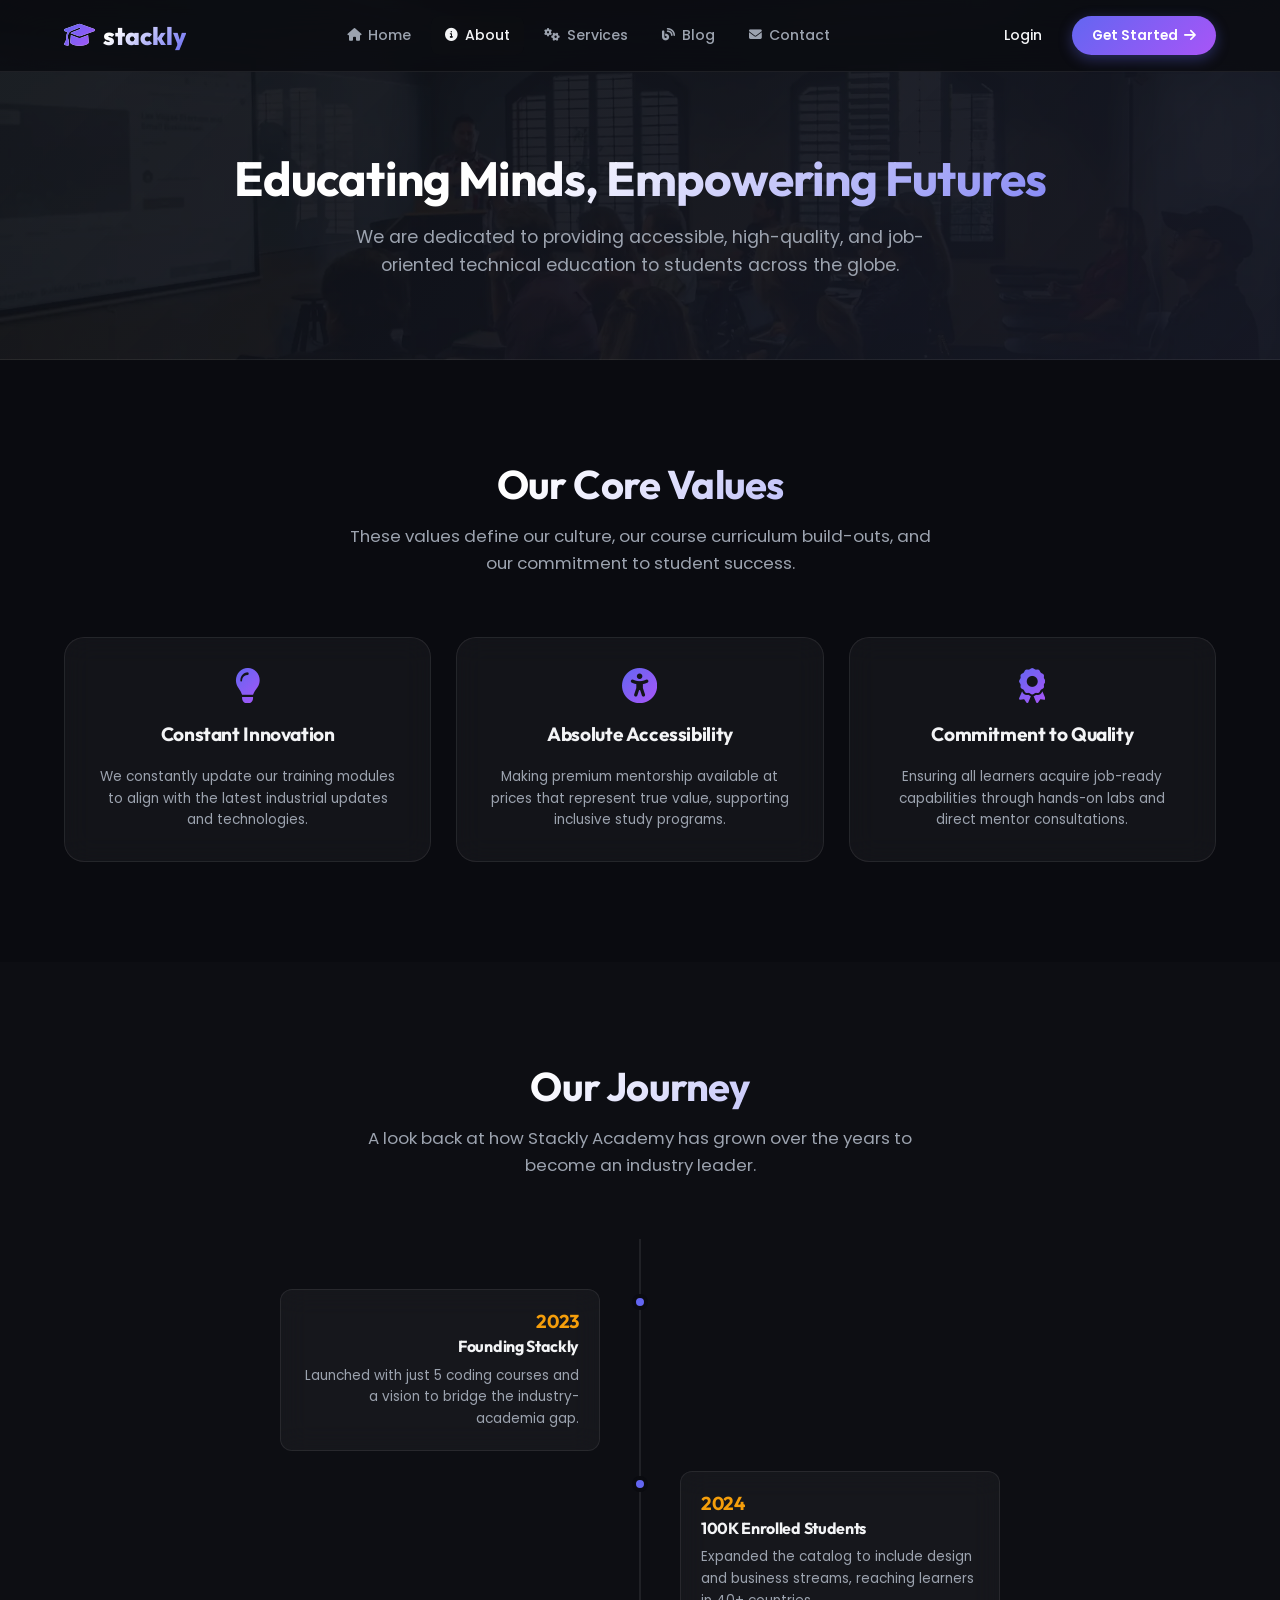
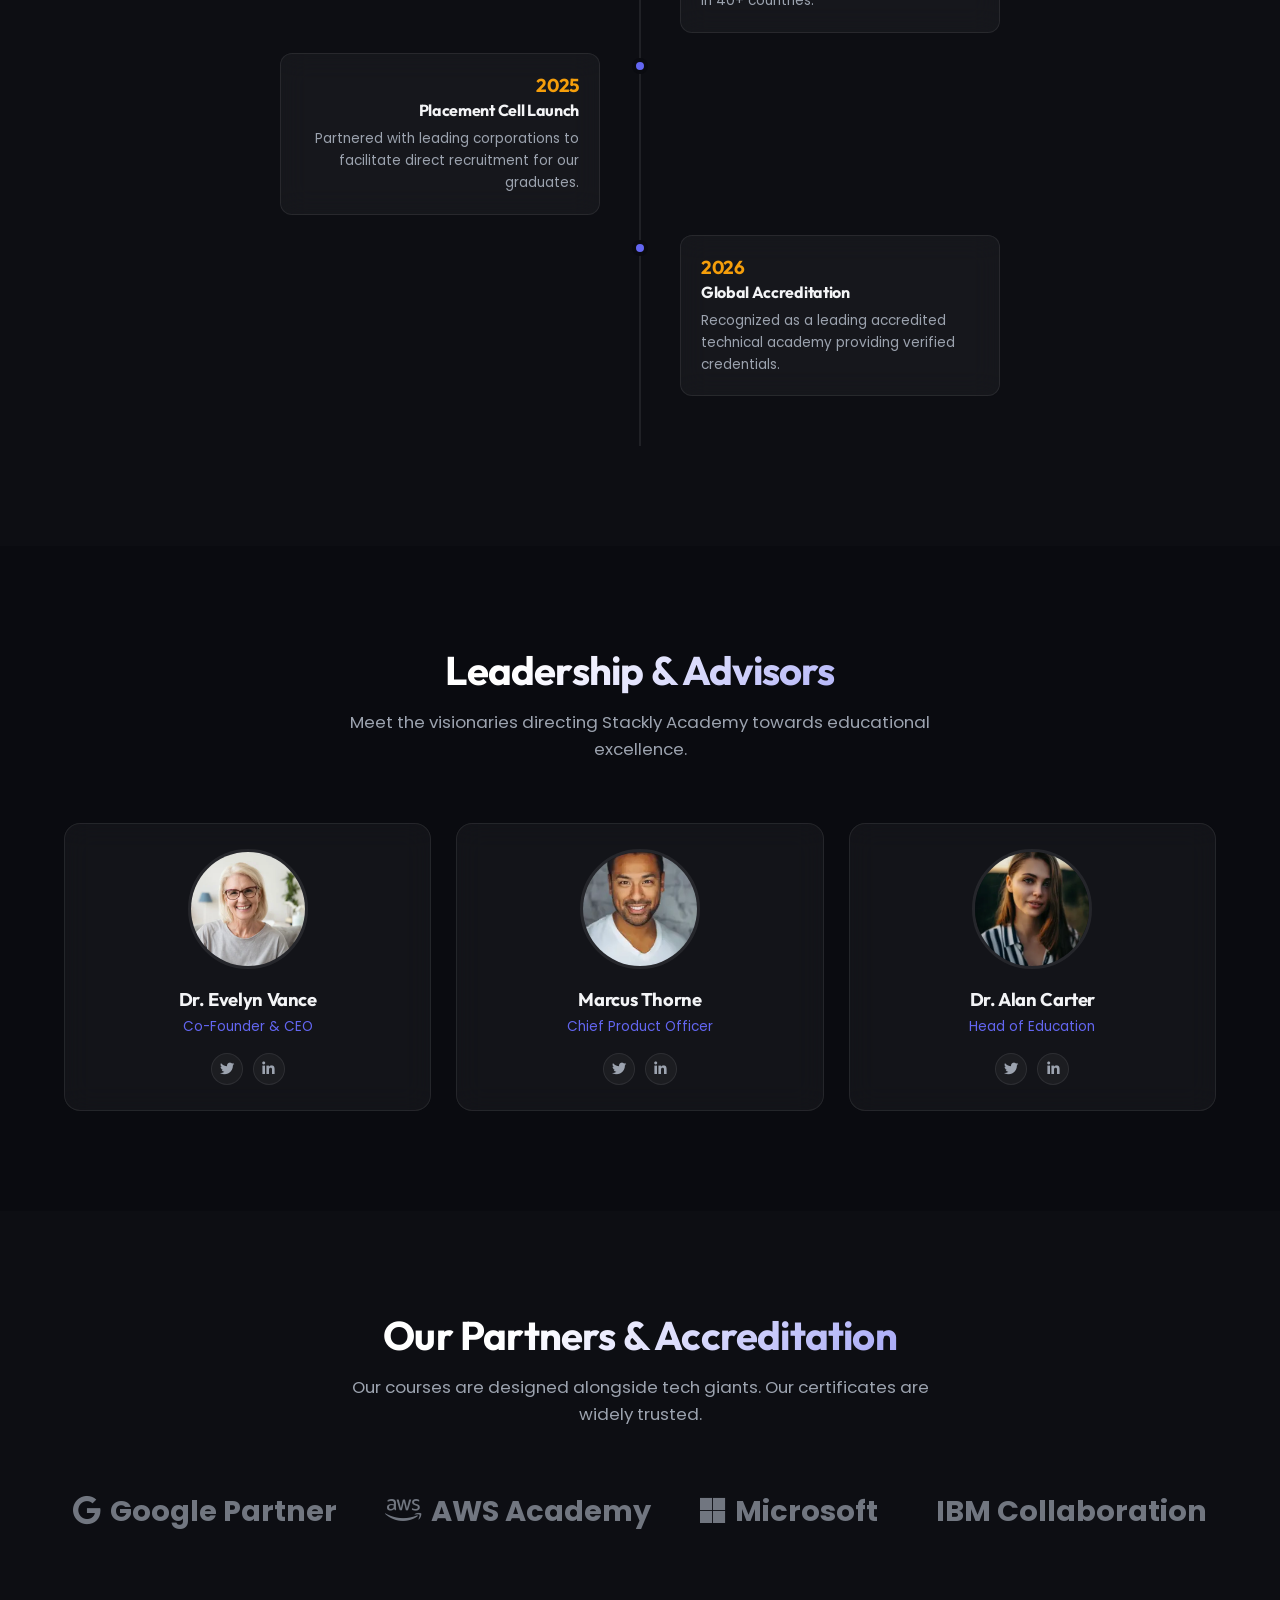
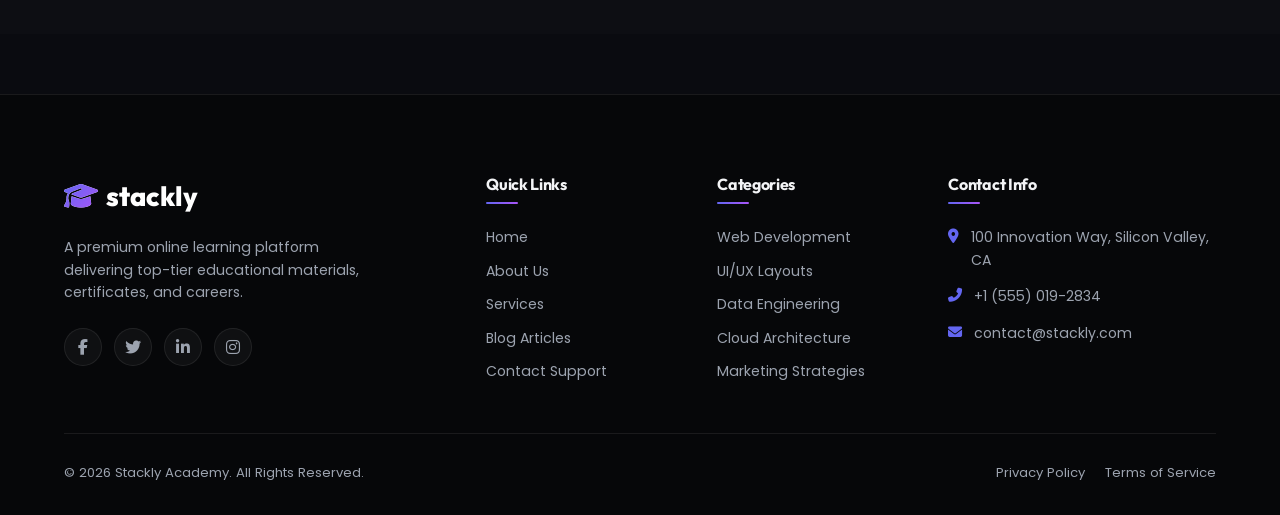
==== commit 0a306e9b: "hi" ====
--- a/about.html
+++ b/about.html
@@ -9,7 +9,7 @@
     <link rel="stylesheet" href="style.css">
     <style>
         .page-hero {
-            background: linear-gradient(135deg, rgba(10, 11, 16, 0.9) 0%, rgba(20, 22, 35, 0.95) 100%), url('https://images.unsplash.com/photo-1524178232363-1fb2b075b655?q=80&w=1920');
+            background: linear-gradient(135deg, rgba(10, 11, 16, 0.9) 0%, rgba(20, 22, 35, 0.95) 100%), url('./images/aimg_11zon.webp');
             background-size: cover;
             background-position: center;
             padding: 150px 0 80px;
@@ -240,7 +240,7 @@
             <div class="mentors-grid" style="grid-template-columns: repeat(3, 1fr);">
                 <!-- Leader 1 -->
                 <div class="mentor-card glass-panel">
-                    <img src="https://images.unsplash.com/photo-1551836022-d5d88e9218df?q=80&w=300" class="mentor-img" alt="Leader Profile">
+                    <img src="./images/profile1.webp" class="mentor-img" alt="Leader Profile">
                     <h3>Dr. Evelyn Vance</h3>
                     <p>Co-Founder & CEO</p>
                     <div class="social-icons">
@@ -251,7 +251,7 @@
 
                 <!-- Leader 2 -->
                 <div class="mentor-card glass-panel">
-                    <img src="https://images.unsplash.com/photo-1566492031773-4f4e44671857?q=80&w=300" class="mentor-img" alt="Leader Profile">
+                    <img src="./images/profile2.webp" class="mentor-img" alt="Leader Profile">
                     <h3>Marcus Thorne</h3>
                     <p>Chief Product Officer</p>
                     <div class="social-icons">
@@ -262,7 +262,7 @@
 
                 <!-- Leader 3 -->
                 <div class="mentor-card glass-panel">
-                    <img src="https://images.unsplash.com/photo-1573496359142-b8d87734a5a2?q=80&w=300" class="mentor-img" alt="Leader Profile">
+                    <img src="./images/profile4.webp" class="mentor-img" alt="Leader Profile">
                     <h3>Dr. Alan Carter</h3>
                     <p>Head of Education</p>
                     <div class="social-icons">
@@ -292,62 +292,62 @@
 
     <!-- Footer Section -->
     <footer>
-        <div class="container">
-            <div class="footer-grid">
-                <div class="footer-about">
-                    <div class="footer-logo">
-                        <i class="fas fa-graduation-cap"></i> stackly
-                    </div>
-                    <p>A premium online learning platform delivering top-tier educational materials, certificates, and careers.</p>
-                    <div class="social-icons">
-                        <a href="404.html" class="social-icon"><i class="fab fa-facebook-f"></i></a>
-                        <a href="404.html" class="social-icon"><i class="fab fa-twitter"></i></a>
-                        <a href="404.html" class="social-icon"><i class="fab fa-linkedin-in"></i></a>
-                        <a href="404.html" class="social-icon"><i class="fab fa-instagram"></i></a>
-                    </div>
-                </div>
-
-                <div class="footer-links">
-                    <h4>Quick Links</h4>
-                    <ul>
-                        <li><a href="index.html">Home</a></li>
-                        <li><a href="about.html">About Us</a></li>
-                        <li><a href="services.html">Services</a></li>
-                        <li><a href="blog.html">Blog Articles</a></li>
-                        <li><a href="contact.html">Contact Support</a></li>
-                    </ul>
-                </div>
-
-                <div class="footer-links">
-                    <h4>Categories</h4>
-                    <ul>
-                        <li><a href="404.html">Web Development</a></li>
-                        <li><a href="404.html">UI/UX Layouts</a></li>
-                        <li><a href="404.html">Data Engineering</a></li>
-                        <li><a href="404.html">Cloud Architecture</a></li>
-                        <li><a href="404.html">Marketing Strategies</a></li>
-                    </ul>
-                </div>
-
-                <div class="footer-contact">
-                    <h4>Contact Info</h4>
-                    <ul>
-                        <li><i class="fas fa-map-marker-alt"></i> 100 Innovation Way, Silicon Valley, CA</li>
-                        <li><i class="fas fa-phone-alt"></i> +1 (555) 019-2834</li>
-                        <li><i class="fas fa-envelope"></i> contact@stackly.com</li>
-                    </ul>
-                </div>
-            </div>
-
-            <div class="footer-bottom">
-                <p>&copy; 2026 Stackly Academy. All Rights Reserved.</p>
-                <div class="footer-bottom-links">
-                    <a href="404.html">Privacy Policy</a>
-                    <a href="404.html">Terms of Service</a>
-                </div>
-            </div>
-        </div>
-    </footer>
+    <div class="container">
+        <div class="footer-grid">
+            <div class="footer-about">
+                <div class="footer-logo" onclick="window.location.href='index.html'" style="cursor: pointer;">
+                    <i class="fas fa-graduation-cap"></i> stackly
+                </div>
+                <p>A premium online learning platform delivering top-tier educational materials, certificates, and careers.</p>
+                <div class="social-icons">
+                    <a href="404.html" class="social-icon"><i class="fab fa-facebook-f"></i></a>
+                    <a href="404.html" class="social-icon"><i class="fab fa-twitter"></i></a>
+                    <a href="404.html" class="social-icon"><i class="fab fa-linkedin-in"></i></a>
+                    <a href="404.html" class="social-icon"><i class="fab fa-instagram"></i></a>
+                </div>
+            </div>
+
+            <div class="footer-links">
+                <h4>Quick Links</h4>
+                <ul>
+                    <li><a href="index.html">Home</a></li>
+                    <li><a href="about.html">About Us</a></li>
+                    <li><a href="services.html">Services</a></li>
+                    <li><a href="blog.html">Blog Articles</a></li>
+                    <li><a href="contact.html">Contact Support</a></li>
+                </ul>
+            </div>
+
+            <div class="footer-links">
+                <h4>Categories</h4>
+                <ul>
+                    <li><a href="404.html">Web Development</a></li>
+                    <li><a href="404.html">UI/UX Layouts</a></li>
+                    <li><a href="404.html">Data Engineering</a></li>
+                    <li><a href="404.html">Cloud Architecture</a></li>
+                    <li><a href="404.html">Marketing Strategies</a></li>
+                </ul>
+            </div>
+
+            <div class="footer-contact">
+                <h4>Contact Info</h4>
+                <ul>
+                    <li><i class="fas fa-map-marker-alt"></i> 100 Innovation Way, Silicon Valley, CA</li>
+                    <li><i class="fas fa-phone-alt"></i> +1 (555) 019-2834</li>
+                    <li><i class="fas fa-envelope"></i> contact@stackly.com</li>
+                </ul>
+            </div>
+        </div>
+
+        <div class="footer-bottom">
+            <p>&copy; 2026 Stackly Academy. All Rights Reserved.</p>
+            <div class="footer-bottom-links">
+                <a href="404.html">Privacy Policy</a>
+                <a href="404.html">Terms of Service</a>
+            </div>
+        </div>
+    </div>
+</footer>
 
     <script src="script.js"></script>
 </body>
--- a/common.css
+++ b/common.css
@@ -311,7 +311,7 @@
 }
 
 /* Hamburger — hidden on desktop */
-.hamburger {
+/* .hamburger {
     display: none;
     flex-direction: column;
     justify-content: center;
@@ -326,15 +326,24 @@
     transition: var(--transition);
     flex-shrink: 0;
     z-index: 1200;
+} */
+.hamburger {
+    background: none;
+    border: none;
+    color: var(--text-light); /* Makes it white/light gray */
+    font-size: 1.5rem;
+    cursor: pointer;
+    display: none; /* Stays hidden on desktop */
+    z-index: 1001;
 }
 .hamburger:hover { background: rgba(99,102,241,0.12); border-color: var(--primary); }
-.hamburger span {
+ .hamburger span {
     display: block;
-    width: 20px;
-    height: 2px;
-    background: var(--text-light);
-    border-radius: 2px;
-    transition: var(--transition);
+    width: 22px;
+    height: 3px;
+    background: #ededf1; /* Stackly primary color */
+    border-radius: 3px;
+    transition: all 0.3s ease;
 }
 .hamburger.open span:nth-child(1) { transform: translateY(7px) rotate(45deg); }
 .hamburger.open span:nth-child(2) { opacity: 0; transform: scaleX(0); }
@@ -501,24 +510,26 @@
     .nav-actions { display: none; }
 
     /* Slide-in drawer */
-    .nav-menu {
-        position: fixed;
-        top: 0;
-        left: -100%;
-        width: min(320px, 85vw);
-        height: 100vh;
-        background: #0e0f17;
-        border-right: 1px solid var(--border-color);
-        flex-direction: column;
-        align-items: stretch;
-        padding: calc(var(--nav-height) + 24px) 28px 40px;
-        gap: 4px;
-        z-index: 1050;
-        overflow-y: auto;
-        transition: left 0.38s cubic-bezier(0.4, 0, 0.2, 1);
-        list-style: none;
-    }
-    .nav-menu.active { left: 0; }
+   .nav-menu {
+    position: fixed;
+    top: 0;
+    left: -100%;
+    width: 280px;
+    max-width: 85vw;
+    height: 100vh;
+    background: #0e0f17;
+    border-right: 1px solid var(--border-color);
+    flex-direction: column;
+    align-items: stretch;
+    padding: 90px 20px 30px;
+    overflow-y: auto;
+    z-index: 9999;
+    transition: left 0.35s ease;
+}
+
+.nav-menu.active {
+    left: 0;
+}
 
     /* Nav links in drawer */
     .nav-menu li { width: 100%; }
@@ -573,8 +584,37 @@
 /* ============================================================
    RESPONSIVE — SMALL MOBILE  (≤ 480px)
    ============================================================ */
-@media (max-width: 480px) {
-    .navbar .logo { font-size: 1.2rem; }
-    .navbar { padding: 0 14px; }
-    .container { padding: 0 12px; }
-}
+ @media (max-width: 480px) {
+
+    .navbar {
+        padding: 0 12px;
+    }
+
+    .navbar .logo {
+        font-size: 1rem;
+    }
+
+    .hamburger {
+        width: 38px;
+        height: 38px;
+    }
+
+    .nav-menu {
+        width: 100%;
+        max-width: 100%;
+    }
+
+    .container {
+        padding: 0 10px;
+    }
+
+    .btn-gradient,
+    .btn-secondary {
+        width: 100%;
+        font-size: 0.85rem;
+    }
+
+    .input-group {
+        padding: 12px;
+    }
+}
--- a/style.css
+++ b/style.css
@@ -1,14 +1,15 @@
-/* style.css - Home Page Styles */
+ /* style.css - Home Page Styles */
 
 /* Hero Section */
 .hero-section {
     position: relative;
-    height: 100vh;
-    min-height: 700px;
+    
+    min-height: 100vh;
     display: flex;
     align-items: center;
     overflow: hidden;
-    padding-top: 80px;
+    padding-top: 100px;
+    padding-bottom: 50px;
 }
 
 .bg-slider {
@@ -72,6 +73,10 @@
 
 .hero-content {
     color: var(--text-light);
+}
+
+.hero-card-wrapper {
+    width: 100%;
 }
 
 .hero-content h1 {
@@ -735,6 +740,12 @@
 
 /* Media Queries for Style */
 @media (max-width: 1024px) {
+    .hero-section {
+        height: auto;
+        min-height: auto;
+        padding-bottom: 60px;
+    }
+
     .hero-container {
         grid-template-columns: 1fr;
         text-align: center;
@@ -787,8 +798,16 @@
     }
     
     /* Hero Section */
+    .hero-section {
+        height: auto;
+        min-height: auto;
+        padding-top: 100px;
+        padding-bottom: 50px;
+    }
+
     .hero-container {
         grid-template-columns: 1fr;
+        flex-direction: column;
         text-align: center;
         gap: 40px;
         padding: 0 16px;
@@ -898,6 +917,12 @@
     .section-header h2 {
         font-size: 1.9rem;
     }
+    .mentors-grid, 
+    .features-grid,
+    .pricing-grid {
+        grid-template-columns: 1fr !important;
+        gap: 20px;
+    }
 }
 
 /* ===== MOBILE: 480px and below ===== */
@@ -931,5 +956,4 @@
     .faq-question {
         font-size: 0.95rem;
     }
-}
-
+}
